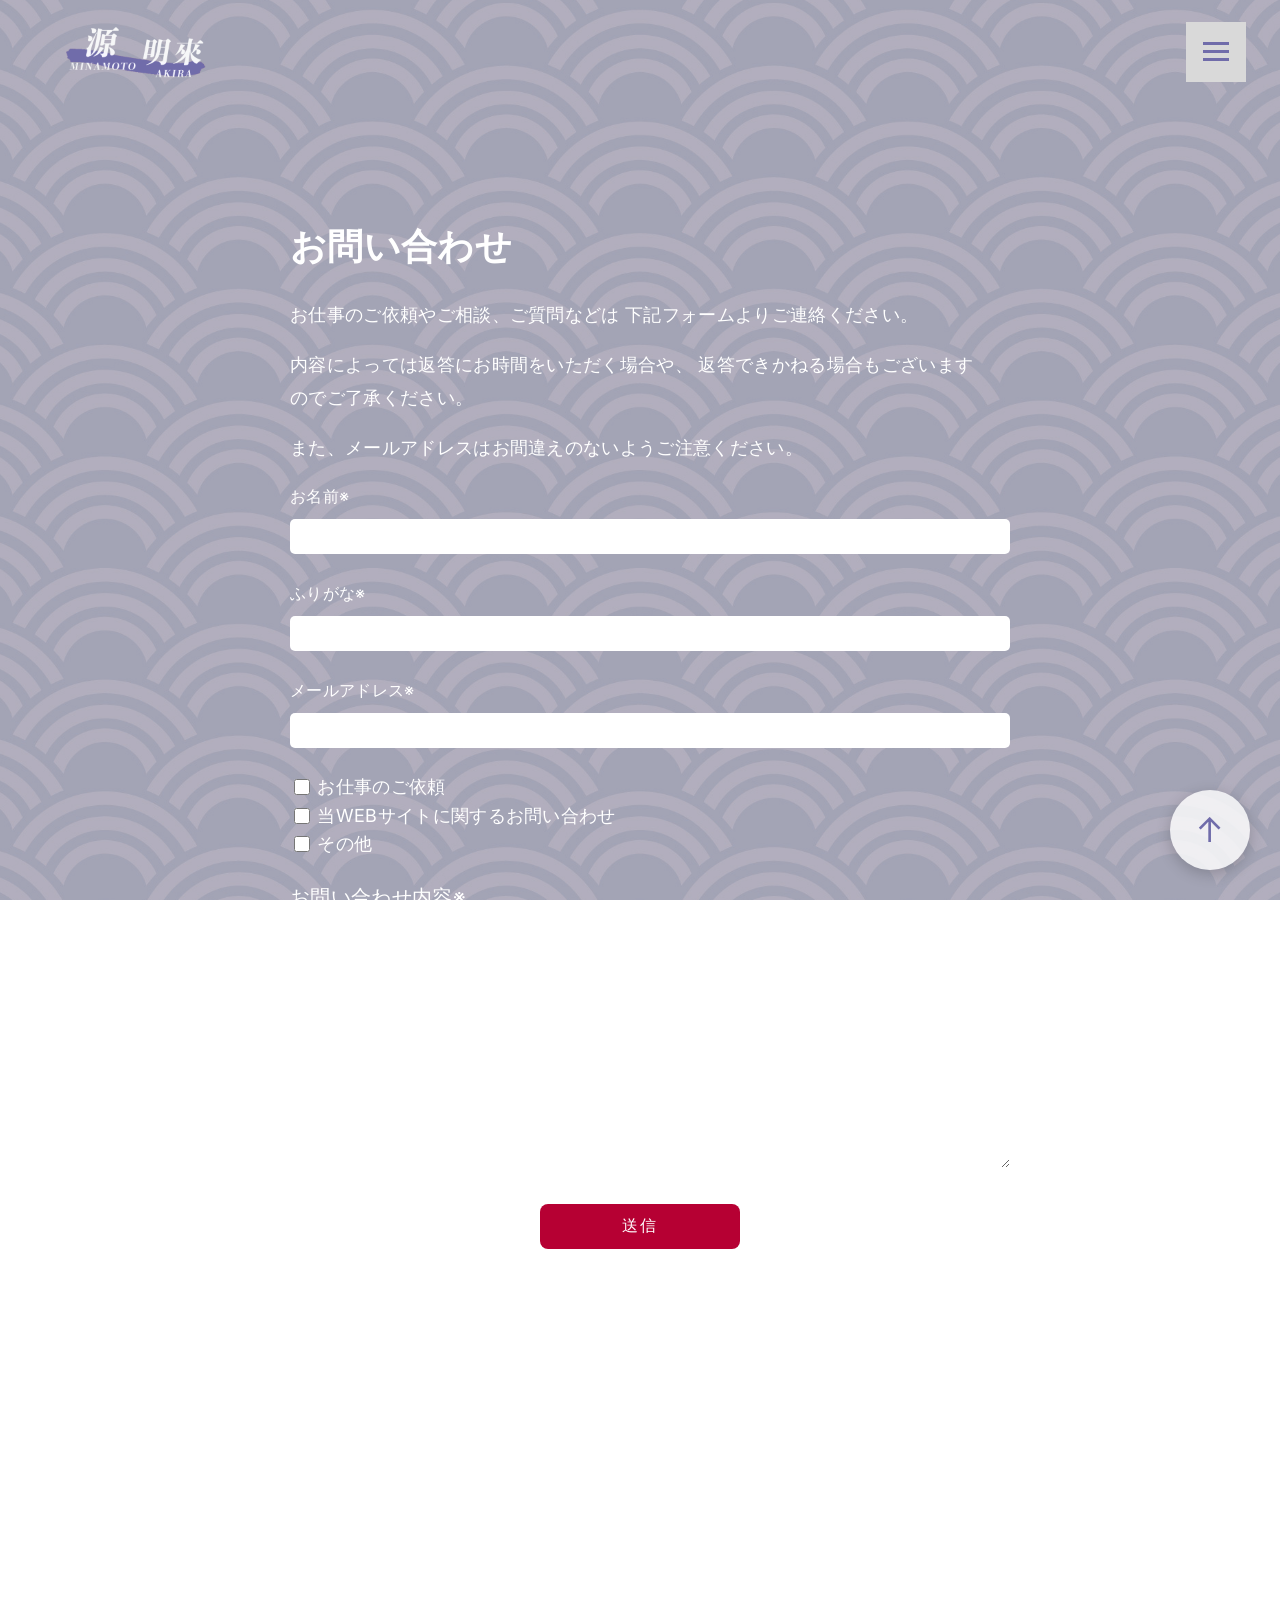
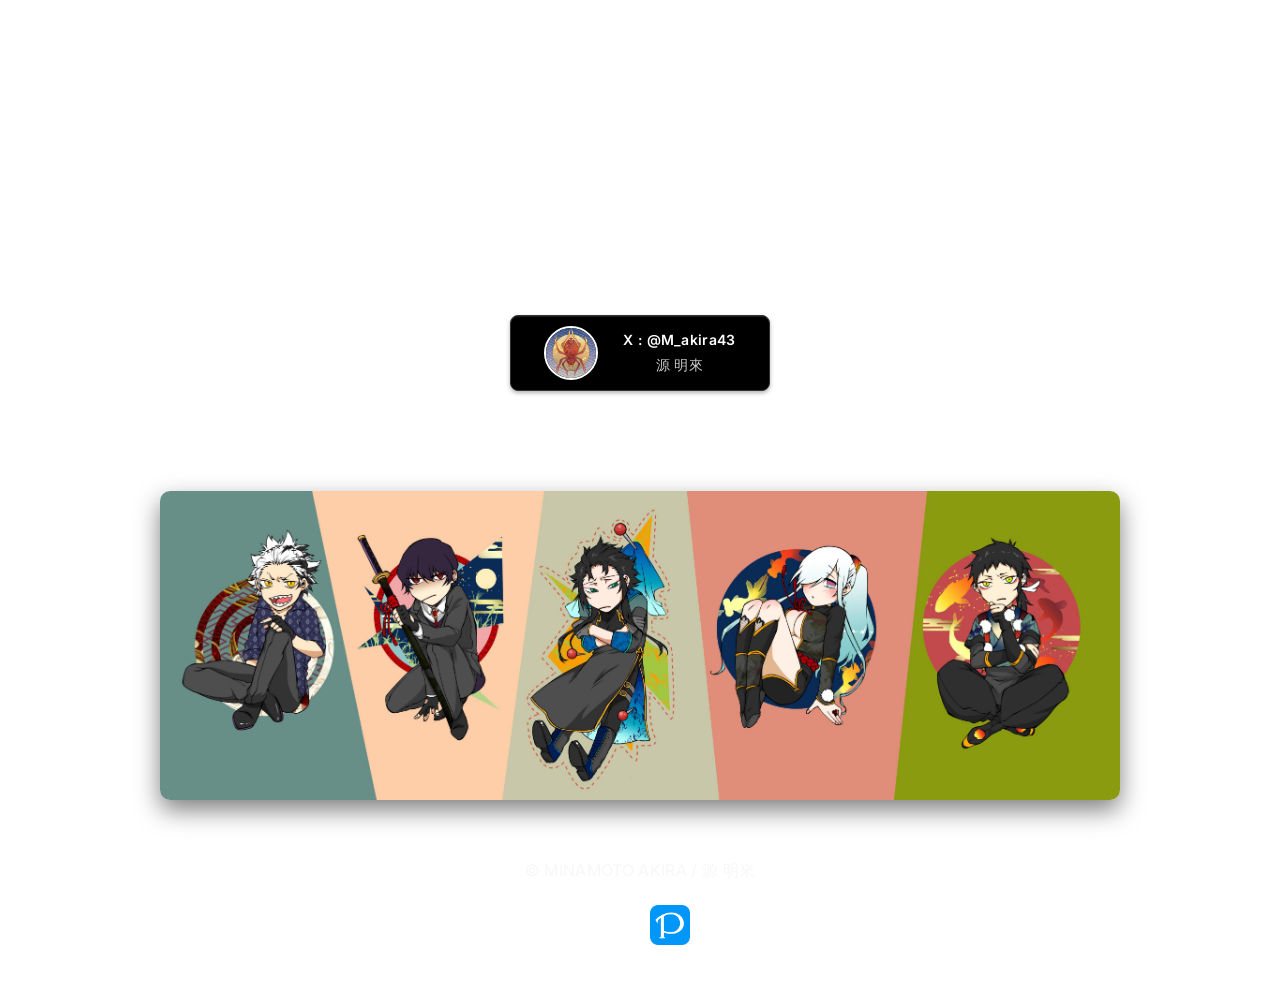
==== contact.html @ 85013692 "Add files via upload" ====
<!DOCTYPE html>
<html lang="ja">
<head>
    <meta charset="UTF-8">
    <title>MINAMOTO AKIRA|源明來・漫画家</title>
    <meta name="viewport" content="width=device-width, initial-scale=1">
    <link rel="icon" href="images/favicon.jpg">
    <link rel="stylesheet" href="css/style_arrangement.css">
    <link rel="stylesheet" href="css/contact.css">
    <link rel="preconnect" href="https://fonts.googleapis.com">
    <link rel="preconnect" href="https://fonts.gstatic.com" crossorigin>
    <link href="https://fonts.googleapis.com/css2?family=Inter:wght@300;400;500;600;700&display=swap" rel="stylesheet">
    <meta name="robots" content="noindex, nofollow">
</head>

<body>
    <!-- ヘッダー -->
    <header class="header" id="header">
      <div class="container">
          <h1 class="logo">
              <img src="images/logo.png" alt="源明來（漫画家）">
          </h1>
          <button class="hamburger" id="hamburger">
            <span></span>
            <span></span>
            <span></span>
          </button>
        <nav class="globalnav">
          <ul>
            <li><a href="index.html">ホーム</a></li>
            <li><a href="index.html#profile">プロフィール</a></li>
            <li><a href="works_arrangement.html">源明來の作品</a></li>
            <li><a href="fanletter.html">ファンレター</a></li>
            <li><a href="index.html#notice">お知らせ</a></li>
            <li><a href="goods.html">グッズ（企画中）</a></li>
            <li><a href="contact.html">お問い合わせ</a></li>
          </ul>
        </nav>
      </div>
    </header>
    <!-- ヘッダーここまで -->

    <!-- メイン -->
    <main class="contact-page">

      <!-- タイトル -->
      <h2 class="page-title">お問い合わせ</h2>

      <!-- 説明 -->
      <div class="contact-intro">
        <p>
          お仕事のご依頼やご相談、ご質問などは
          下記フォームよりご連絡ください。
        </p>

        <p>
          内容によっては返答にお時間をいただく場合や、
          返答できかねる場合もございますのでご了承ください。
        </p>
      
        <p>
          また、メールアドレスはお間違えのないようご注意ください。
        </p>
      </div>

      <!-- フォーム ※フォーム送信機能はバックエンド側で実装予定 -->
      <form class="contact-form" action="#" method="post">

      <div class="form-group">
        <label for="name">お名前※</label>
        <input type="text" id="name" name="name" required>
      </div>

      <div class="form-group">
        <label for="furigana">ふりがな※</label>
        <input type="text" id="furigana" name="furigana" required>
      </div>

      <div class="form-group">
        <label for="email">メールアドレス※</label>
        <input type="email" id="email" name="email" required>
      </div>

        <!-- チェックボックス -->
        <div class="checkbox-group">

          <div class="checkbox-item"> 
            <input type="checkbox" name="subject[]" value="お仕事のご依頼"> 
            <span>お仕事のご依頼</span> 
          </div>

          <div class="checkbox-item"> 
            <input type="checkbox" id="web" name="subject[]" value="WEBサイトに関するお問い合わせ"> 
            <span>当WEBサイトに関するお問い合わせ</span> 
          </div>

          <div class="checkbox-item"> 
            <input type="checkbox" id="other" name="subject[]" value="その他"> 
            <span>その他</span> 
          </div>
      
        </div>

        <div class="form-group">
          <label for="message">お問い合わせ内容※</label>
          <textarea id="message" name="message" rows="15" required></textarea>
        </div>

        <button type="button" class="submit-btn"onclick="alert('現在はXのDMよりお問い合わせください')">
          送信
        </button>

        <p class="contact-note">
          ※現在はXのDMよりお問い合わせをお願いいたします。
        </p>

      </form>
      <!-- ※フォーム送信機能はバックエンド側で実装予定 -->

      <!-- 区切り -->
      <div class="contact-divider"></div>

      <!-- 補足 -->
      <section class="contact-sub">

        <h3>DMでのお問い合わせについて</h3>

        <p class="dm-text">
          X（旧Twitter）のDMでも対応しております。<br>
          以下の項目をご記入のうえご連絡ください。
        </p>

        <ul class="required-list">
          <li>お名前</li>
          <li>ふりがな</li>
          <li>会社名</li>
          <li>メールアドレス</li>
          <li>お問い合わせ項目（お仕事のご依頼やご相談、ご質問、その他）</li>
          <li>お問い合わせ内容</li>
        </ul>

        <div class="sns-buttons">
          <a href="https://x.com/M_akira43" class="btn x" target="_blank" rel="noopener noreferrer">
            <img src="images/アイコン.jpg" alt="X">
            <div class="sns-text">
              <span class="main">X : @M_akira43</span>
              <span class="sub">源 明來</span>
            </div>
          </a>
        </div>
      </section>
    </main>

    <div class="fanart-gallery">
      <img src="images/illust10.jpg" alt="イラスト10">
    </div>

    <!-- フッター -->
    <footer id="footer">
      <p>&copy; MINAMOTO AKIRA / 源 明來</p>

      <!-- SNSアイコン -->
      <div class="footer-sns-icons">
        <a href="https://x.com/M_akira43" target="_blank" rel="noopener noreferrer">
          <img src="images/x-logo/logo-white.png" alt="X">
        </a>

        <a href="https://www.pixiv.net/users/96333804" target="_blank" rel="noopener noreferrer">
          <img src="images/pixiv_logo.png" alt="pixiv">
        </a>
      </div>
    </footer>
    <!-- フッターここまで -->

    <!-- 上へ戻るボタン -->
    <a href="#" class="back-to-top">↑</a>
  
    <!-- ハンバーガーメニュー -->
    <script>
      const hamburger = document.querySelector(".hamburger");
      const nav = document.querySelector(".globalnav");
      const body = document.body;
      const navLinks = document.querySelectorAll(".globalnav a");
    
      if (hamburger) {
        hamburger.addEventListener("click", () => {
          hamburger.classList.toggle("active");
          nav.classList.toggle("active");
          body.classList.toggle("menu-open");
        });
    
        /* メニューリンクを押したら閉じる */
        navLinks.forEach(link => {
          link.addEventListener("click", () => {
            hamburger.classList.remove("active");
            nav.classList.remove("active");
            body.classList.remove("menu-open");
          });
        });
      }
    </script>
</body>
</html>
---- css/style_arrangement.css ----
@charset "UTF-8";

/* =========================
   PC用
========================= */
@media screen and (max-width:1024px){
  .globalnav{
    display:none !important;
  }

  .globalnav.active{
    display:flex !important;
  }
}

/* ハンバーガー初期状態（PCでは非表示） */
.hamburger{
  display:none;
}

.menu-open{
  overflow:hidden;
}

html {
 font-size: 100%;
 scroll-behavior: smooth;
 width: 100%;
}

body {
  margin: 0;
  position: relative;
  z-index: 0;
  color:#F6F7F8;
  font-family: 'Inter', 'Noto Sans JP', sans-serif;
  font-weight: 400;
  line-height: 1.8;
  letter-spacing: 0.02em;
  overflow-x: hidden;
}

#profile {
  margin: 0 auto;
  padding-top: 40px;
}

section {
  padding: 80px 0;
}

img{
  max-width:100%;
  height:auto;
  }

/* サイト全体のリンク色を統一 */
a {
  color: inherit;
  text-decoration: none;
}

a:hover {
  opacity: 0.7;
}

/* 背景1（75% = 0.75） */
body::before {
  content: "";
  position: fixed;
  inset: 0;
  background: url("../images/背景1.jpg") center / cover no-repeat;
  opacity: 0.75;
  z-index: -2;
}

/* 背景2（45% = 0.45） */
body::after {
  content: "";
  position: fixed;
  inset: 0;
  background: url("../images/背景2.jpg") center / 180% no-repeat;
  opacity: 0.45;
  z-index: -1;
}

/* ヘッダー全体 */
.header .container {
  display: flex;
  align-items: center;
  justify-content: center; /* ← 中央配置 */
  gap: 40px; /* ロゴとメニューの間 */
  margin: 10px;
  padding: 0 20px;
}

.container {
  display: flex;
  align-items: center;
  gap: 40px;
  margin: 0 auto;
}

/* ロゴ */
.logo img {
  max-height: 70px;   /* 高さの上限 */
  height: 60px;       /* 歪み防止 */
  width: auto;        /* 比率維持 */
  display: block;
}

/* メニュー横並び */
.globalnav ul {
  font-size: 18px;
  display: flex;
  gap: 24px;   /* メニュー間の余白 */
  list-style: none;
  margin: 0;
  padding: 0;
}

.globalnav{
  display:flex;
  opacity:1;
}

.globalnav a {
  text-decoration: none;
  color: #F6F7F8;
}

#mainvisual {
  position: relative;
  width: 100%;
  padding-top: 33.33%; /* 500 ÷ 1500 */
  margin-top: 20px;
}

#mainvisual img {
  position: absolute;
  top: 0;
  left: 0;
  width: 100%;
  height: 100%;
  object-fit: cover;
}

/* プロフィール */
.name-row {
  display: flex;
  align-items: center;
  gap: 30px;
}

/* 名前＋ふりがなを縦に */
.name-group {
  display: flex;
  flex-direction: column;
  align-items: center; /* ← 中央揃え！！ */
}

/* 名前 */
.profile-content h3 {
  font-size: 32px;
  margin: 0;
  border-bottom: 2px solid #F6F7F8;
  display: inline-block;
}

/* 読み仮名 */
.profile-content .kana {
  display: block;
  font-size: 16px;
  color: #F6F7F8;
  margin-top: 0;
  margin-bottom: 10px;
}

.section-title,
.profile-content {
  max-width: 1000px;
  margin: 0 auto;
  padding: 0 20px;
}

/* 文章エリア */
.profile-content .text {
  font-size: 20px;
  line-height: 1.9;
  max-width: 100%;
}

.profile-content p {
  margin-bottom: 18px;
  white-space: nowrap;
}

.section-title {
  font-size: 46px;
}

/* プロフィールの画像エリア */
.imgbox img {
  width: 140px;
  height: 140px;
  object-fit: cover;
  border-radius: 50%;
  border: 3px solid #fff;
  box-shadow: 0 6px 20px rgba(0,0,0,0.15);
}

.name-row {
  display: flex;
  align-items: center; 
  gap: 30px;
}

/* SNSアイコン横並び */
.sns-icons {
  margin-top: 20px;
  display: flex;
  gap: 20px;
}

/* アイコン小さく */
.sns-icons img {
  width: 40px;
  height: 40px;
  object-fit: contain;
  transition: transform 0.3s ease;
}

/* ホバーで少し拡大 */
.sns-icons img:hover {
  transform: scale(1.1);
}
/* プロフィールここまで */

/* -----------------
     源明來の作品
----------------- */

#work {
  text-align: center;
  margin: 0 auto;
}

#work h2 {
  font-size: 40px;
}

/* タイトル下線 */
#work h2 a {
  position: relative;
}

#work h2 a::after {
  content: "";
  position: absolute;
  left: 0;
  bottom: -6px;
  width: 100%;
  height: 3px;
  background: #F6F7F8;
}

/* 作品グリッド */
#work ul {
  list-style: none;
  padding: 0 40px;
  margin: 40px auto 0;
  max-width: 1500px;   /* フルスクリーン対応 */
  display: grid;
  grid-template-columns: repeat(4, 1fr);
  gap: 30px;
}

/* 画像 */
#work li img {
  width: 100%;
  height: auto;
  display: block;
  border-radius: 12px;
  border: 3px solid #fff;
  box-shadow: 0 6px 18px rgba(0,0,0,0.15);
  transition: transform 0.3s ease;
}

/* ホバーアニメーション */
#work li img:hover {
  transform: scale(1.05);
}
/* 作品ここまで */

/* お知らせ */
.notice-banner {
  position: relative;
  width: 100%;
  padding-top: 33.33%; /* ← mainvisualと同じ比率 */
}

.notice-banner img {
  position: absolute;
  top: 0;
  left: 0;

  width: 100%;
  height: 100%;
  object-fit: cover;

  display: block;
}

/* お知らせ ここまで */

/* ファンレターを送る */
.fanletter-button {
  display: flex;
  align-items: center;

  gap: 30px;

  background: #FFFFFF;
  color: #000000;
  text-decoration: none;

  width: 800px;
  height: 167px;

  padding: 0 40px 0 0;
  border-radius: 20px;

  border: 4px solid #F6F7F8;

  margin: 40px auto;
  box-sizing: border-box;
  overflow: hidden;  /* ← 角丸を綺麗にする */

  transition: transform 0.25s ease, box-shadow 0.25s ease;
  position: relative;
}

#fanletter {
  margin-bottom: 50px;
}

/* 左のアイコン */
.fanletter-button img {
  width: 167px;
  height: 167px;
  object-fit: cover;
  border-radius: 20px 0 0 20px;
}

/* ホバーで少し浮く */
.fanletter-button:hover {
  transform: translateY(-5px);
  box-shadow: 0 10px 25px rgba(0,0,0,0.25);
}

.fanletter-button::after{
  content:"";
  position:absolute;
  inset:0;
  background:linear-gradient(
    120deg,
    transparent 30%,
    rgba(255,255,255,0.4),
    transparent 70%
  );
  opacity:0;
  transition:0.4s;
}

.fanletter-button:hover::after{
  opacity:1;
}

/* テキスト */
.fanletter-title {
  font-size: 24px;
  margin-bottom: 6px;
}

.fanletter-text p {
  margin-top: 0;
}

.sub-text {
  font-size: 18px;
  color: rgba(0, 0, 0, 0.55);
}

.cta-text {
  font-weight: 700;
  color: #000;
  display: inline-block;
  margin-top: 6px;
}
/* ファンレターここまで */

/* お問い合わせ */
#contact {
  width: 100%;
  display: flex;
  align-items: center;
  justify-content: center;   /* ← 中央配置 */

  gap: 60px;                 /* 文字と画像の間隔 */

  padding: 120px 120px;
  box-sizing: border-box;

  background-color: #ffffff;
  color:#000;
}

#contact .contact-title {
  font-size: 50px;
  margin-bottom: 20px;
  height: 100px;
  line-height: 100px;
}

#contact .contact-text {
  max-width: 420px;
  width: 100%;
  text-align: left;
  padding-left: 0px;
  margin: 0;
}

#contact .img {
  text-align: center;
}

#contact .img img {
  max-width: 420px;
  width: 100%;
  height: auto;
}

.contact-title {
  margin-bottom: 20px;
}

.contact-text p {
  margin-bottom: 30px;
  font-size: 26px;
  color: rgba(0, 0, 0, 0.55);
}

/* ボタン横並び */
.contact-buttons {
  display: flex;
  gap: 12px;
  margin-top: 30px;
}

/* ボタン共通 */
.contact-btn {
  display: flex;
  justify-content: center;
  align-items: center;

  width: 128px;      /* ← 横幅 */
  height: 47px;      /* ← 高さ */
  border-radius: 15px;

  font-size: 18px;
  text-decoration: none;
}

/* XのDM */
.contact-btn.x-btn {
  background: #000000;
  color: #ffffff;
  font-size: 18px;
}

/* お問い合わせ */
.contact-btn.secondary {
  background: #ffffff;
  color: #000000;
  border: 2px solid #000000;
}
/* お問い合わせ ここまで */

/* フッター */
#footer {
  text-align: center;
  padding: 40px 0;
  margin: 0 auto;
}

/* SNSアイコン横並び中央 */
.footer-sns-icons {
  display: flex;
  justify-content: center;  /* ← 中央 */
  gap: 20px;
  margin-top: 20px;
}

/* アイコンサイズ調整 */
.footer-sns-icons img {
  width: 40px;
  height: auto;
}

/* 上に戻るボタン */
.back-to-top {
  position: fixed;
  right: 30px;
  bottom: 30px;

  width: 80px;
  height: 80px;
  border-radius: 50%;

  box-shadow: 0 4px 15px rgba(0,0,0,0.20);
  background: rgba(255, 255, 255, 0.8);
  color: #706CAA;
  text-decoration: none;

  display: flex;
  justify-content: center;
  align-items: center;

  font-size: 34px;
  transition: 0.3s;
  z-index: 1000;
}

.back-to-top:hover {
  transform: translateY(-5px);
  box-shadow: 0 8px 20px rgba(0,0,0,0.2);
}
/* フッター ここまで */

/* =========================
   PC用ここまで
========================= */

/* =========================
   タブレット（〜1400px）
========================= */

@media screen and (max-width:1400px){
  .header .container{
    padding:0 24px;
  }

  .container {
    max-width:1500px;
    margin:0 auto;
    padding:0 40px;
  }

  /* ロゴ */
  .logo{
    margin:0;
    padding:12px 0;
  }

  /* プロフィール */
  .section-title {
    font-size: 40px;
    margin: 0 auto;
    padding: 0 5%;
  }
  
  .profile-content {
    display: block;
    padding: 0 5%;
  }

  .profile-content p {
    white-space: normal;     /* ← 改行OKに戻す */
    overflow: visible;
    text-overflow: clip;
  }

  .imgbox {
    flex: 0 0 auto;
    box-sizing: border-box;
  }

  .imgbox img {
    width: 100px;
    height: 100px;
  }

  /* SNSと作品の間（空間） */
  #profile.wrapper {
    padding-bottom: 20px;
  }
  /* プロフィールここまで */

  /* 作品 */
  #work li {
    padding: 0;
  }

  #work li img {
    display: block;
    box-sizing: border-box;

    width: 85%;
    height: auto;
    margin: 0 auto;  /* ← 中央配置 */

    border-radius: 12px;
    border: 3px solid #fff;
  }

  #work ul {
    grid-template-columns: repeat(2, 1fr);
    row-gap: 32px;
    column-gap: 10px;  /* ← 横の空間を調整 */
  }

  /* SNSと作品の間（空間） */
  #work.wrapper {
    padding-top: 20px;
    padding-bottom: 20px;
  }
  /* 作品ここまで */

  /* ファンレター */
  .fanletter-button {
    width: 100%;
    max-width: 700px;   /* ← 横幅を制限 */

    min-height: 150px;

    display: flex;
    align-items: center;
    gap: 40px;

    margin: 20px auto;   /* ← 中央配置 */
    padding: 0 10px 0 0;

    box-sizing: border-box;
  }

  .fanletter-button img {
    width: 150px;
    height: 160px;
    object-fit: cover;
  }

  .fanletter-title{
    font-size:20px;
  }

  .sub-text{
    font-size:16px;
  }
  /* ファンレターここまで */

  /* お問い合わせ */
  #contact {
    max-width: 1500px;
    margin: 0 auto;
    gap: 40px;
    padding:80px 40px;
    box-sizing: border-box;
  }

  #contact .contact-title {
    font-size: 44px;
    height: auto;
    line-height: 1.4;
  }

  .contact-text p {
    font-size: 20px;
  }

  #contact .img img {
    max-width: 320px;
  }
  /* お問い合わせここまで */

  /* =========================
    ハンバーガーメニュー
  ========================= */

  /* ハンバーガー */
  .hamburger{
    display:flex;
    justify-content:center;
    align-items:center;

    width:60px;      /* ← 背景サイズを大きく */
    height:60px;     /* ← 正方形 */

    position:relative;
    border:none;
    background:#D9D9D9;

    cursor:pointer;
    z-index:3000;
  }

  .hamburger span{
    position:absolute;
    left:50%;
    transform:translateX(-50%);
    width:26px;
    height:3px;
    background:#706CAA;
  }

  .hamburger span:nth-child(1){
    top:20px;
  }

  .hamburger span:nth-child(2){
    top:28px;
  }

  .hamburger span:nth-child(3){
    top:36px;
  }

  /* ハンバーガー → × */
  .hamburger.active span:nth-child(1){
    transform:translateX(-50%) rotate(45deg);
    top:28px;
  }

  .hamburger.active span:nth-child(2){
    opacity:0;
  }

  .hamburger.active span:nth-child(3){
    transform:translateX(-50%) rotate(-45deg);
    top:28px;
  }

  .globalnav{
    align-items:center;
    justify-content:center;

    position:fixed;
    top:-100%;
    left:0;
    width:100%;
    height:100vh;
  
    display:none; /* PCメニューを消す */

    transition: top 0.5s ease;
    z-index:2500;
  }

  .globalnav ul{
    flex-direction:column;
    gap:40px;
    align-items:center;
    padding:0;
  }

  .globalnav.active{
    top:0;
    display:flex;

    backdrop-filter: blur(3px);
    background: rgba(0,0,0,0.25); 
  }

  .globalnav ul li a{
    font-size: 26px;
    letter-spacing: 0.08em;
    transition:0.3s;
  }

  .globalnav ul li a:hover{
    opacity:0.6;
  }

  .globalnav ul li{
    opacity:0;
    transform:translateY(20px);
    transition:0.4s;
  }
  
  .globalnav.active ul li{
    opacity:1;
    transform:translateY(0);
  }

  /* ロゴ */
  .logo img{
    display:block;
  }

  .logo{
    margin-right:auto;
  }

  /* ハンバーガーメニュー（開いた時の背景） */
  /* 背景1 */
  .globalnav.active::before{
    content:"";
    position:absolute;
    inset:0;
    background:url("../images/背景1.jpg") center / cover no-repeat;
    opacity:1;
    z-index:-2;
  }

  /* 背景2 */
  .globalnav.active::after{
    content:"";
    position:absolute;
    inset:0;
    background:url("../images/背景2.jpg") center / 180% no-repeat;
    opacity:0.7;
    z-index:-1;
  }

}
/* ハンバーガーメニューここまで */

/* =========================
   タブレット用ここまで
========================= */

/* =========================
   スマホ用（〜665px）
========================= */
@media screen and (max-width:665px){

  section{
    padding:60px 0;
  }

  .container{
    padding:0 20px;
  }

  /* メインビジュアル高さ */
  #mainvisual{
    padding-top:55%;
  }

  /* -----------------
   プロフィール
  ----------------- */
  .profile-content{
    display: block; /* ← 縦にする */
    align-items: center;
    gap: 15px;
    position: static;
  }

   /* 名前と画像を横並びにする箱 */
  .name-row{
    display: flex;
    align-items: center;
    gap: 10px;
  }

  /* 画像 */
  .imgbox{
    position: static;
    top:25px;
    right:25px;
    flex-shrink: 0;
  }

  .imgbox img{
    width: 80px;
    height: 80px;
    border-radius:50%;
    border: 2px solid #fff;
  }

  .name-row {
    gap: 20px;
  }

  /* 名前エリア */
  .profile-content h3 {
    font-size: 20px;
    margin: 0;
  }

  .profile-content .kana{
    display: block;
    font-size: 12px;
    margin-top: 0;
    margin-bottom: 10px;
  }

  /* プロフィール文章 */
  .profile-text {
    display: flex;
    flex-direction: column;
    font-size: 14px;
  }

  /* SNS */
  .sns-icons{
    width: 80px;
    height: 80px;
    display:flex;
    justify-content:left;
    margin-top:10px;
  }

  /* SNSと作品の間（空間） */
  #profile.wrapper {
    padding-bottom: 10px;
  }
  /* プロフィールここまで */

  /* -----------------
     作品
  ----------------- */

  #work h2{
    font-size:28px;
  }

  #work ul{
    grid-template-columns:repeat(2, 1fr);
    margin: 10px;
    row-gap: 32px;
    column-gap:5px;  /* ← 横の空間を調整 */
  }

  #work li img{
    width:90%;
  }

  /* SNSと作品の間（空間） */
  #work.wrapper {
    padding-top: 10px;
    padding-bottom: 30px;
  }

  /* 作品ここまで */

  /* 作品とお知らせの間（空間） */
  #notice.wrapper {
    padding-top: 10px;
    padding-bottom: 10px;
  }

  /* -----------------
   ファンレター
  ----------------- */
  .fanletter-button{
    display:flex;
    align-items:center;

    width:350px;
    height:150px;

    gap:10px;
    transition: all 0.25s ease;
    cursor:pointer;
    position:relative;

    border-radius:20px;
  }

  .fanletter-button:hover {
    transform: translateY(-6px) scale(1.02);
    box-shadow: 0 12px 28px rgba(0,0,0,0.25);
  }

  .fanletter-button:active {
    transform: scale(0.97);
  }

  .fanletter-button::after{
    content:"";
    position:absolute;
    inset:0;
    background:linear-gradient(
      120deg,
      transparent 30%,
      rgba(255,255,255,0.4),
      transparent 70%
    );
    opacity:0;
    transition:0.4s;
  }
  
  .fanletter-button:hover::after{
    opacity:1;
  }

  .fanletter-button img {
    width: 115px;
    height: 145px;
    object-fit: cover;
  }

  .fanletter-text{
    line-height:1.3;
    flex:1;
  }

  /* タイトル */
  .fanletter-title{
    font-size:14px;
    margin-bottom:4px;
    line-height:1.4;
  }

  /* 説明文 */
  .sub-text{
    font-size:11px;
    line-height:1.4;
    word-break: break-word; 
  }

  /* ▶ファンレターを送る */
  .cta-text{
    font-size:13px;
    font-weight:600;
  }

  /* ファンレターここまで */

  /* -----------------
     お問い合わせ
  ----------------- */
  #contact{
    display:flex;
    align-items:center;
    justify-content:center;
    gap:20px;
    padding:50px 20px;
  }
  
  #contact .contact-title{
    font-size:24px;
    align-items: center;
    text-align: center;
  }

  #contact .contact-text{
    display: inline-block;
  }
  
  #contact .contact-title{
    display: block;
    text-align: left; /* ← 揃えるなら左が綺麗 */
  }
  
  .contact-text p{
    font-size:15px;
    white-space: nowrap;
  }
  
  .contact-btn{
    width:65px;
    height:30px;
    border-radius:8px;
    padding:0 6px;
  }

  /* XのDM */
  .contact-btn.x-btn {
    font-size: 14px;
  }

  /* お問い合わせ */
  .contact-btn.secondary {
    font-size: 10px;
    font-weight: 500;
  }
  
  #contact .img img{
    max-width:250px;
    width:100%;
  }
  /* お問い合わせここまで */

  /* フッター */
  #footer {
    text-align: center;
    padding: 40px 0;
    margin: 0 auto;
    font-size: 12px;
  }

  /* SNSアイコン横並び中央 */
  .footer-sns-icons {
    display: flex;
    justify-content: center;
    gap: 16px;
    margin-top: 20px;
  }

  /* アイコンサイズ */
  .footer-sns-icons img {
    width: 28px;
    height: auto;
  }
  /* フッター ここまで */

  /* -----------------
     上に戻るボタン
  ----------------- */

  .back-to-top{
    width:45px;
    height:45px;
    font-size:25px;
    right:20px;
    bottom:20px;
  }
}

/* =========================
   スマホ用ここまで
========================= */

/* =========================
   スマホ横向き（高さが低い）
========================= */
@media screen and (max-height:430px){

  .globalnav ul{
    gap:16px;
  }

  .globalnav ul li a{
    font-size:18px;
  }

  .fanletter-button{
    width: 350px;
    height: 100px; 
    padding: 5px 10px 5px 0;
    gap: 15px;
    overflow: hidden;
  }

  .fanletter-button img {
    width: 115px;
    height: 145px;
    object-fit: cover;
    object-position: center;
  }

  .fanletter-text{
    line-height:1.5;
  }

  .fanletter-title{
    font-size:13px;
  }

  .sub-text{
    font-size:12px;
  }

  .cta-text{
    font-size:13px;
  }

}
---- css/contact.css ----
@charset "UTF-8";

/* =========================
   PC用
========================= */
/* 全体 */
.contact-page{
  max-width: 700px;
  margin-top: 120px;
  margin-bottom: 20px;
  margin-left: auto;
  margin-right: auto;
  padding: 0 20px;
  color: #fff;
}

/* お問い合わせ */
.page-title{
  font-size: 36px;
  text-align: left;
  margin-bottom: 20px;
}

/* お仕事のご依頼や…（説明） */
.contact-intro{
  font-size: 18px;
  text-align: left;
}

.form-group{
  margin-bottom: 25px;
}

.form-group label{
  display: block;
  margin-bottom: 8px;
}

.form-group input,
.form-group textarea{
  width: 100%;
  padding: 10px;
  border-radius: 5px;
  border: none;
}

/* （＝お問い合わせ内容）だけ上に余白 */
.form-group:last-of-type{
  font-size: 20px;
  margin-top: 20px;
}

.submit-btn{
  display: block;
  width: 200px;
  margin: 20px auto 0;    /* ← 中央寄せ */
  padding: 12px;
  background: #b60033;
  color: #fff;
  border: none;
  border-radius: 8px;
  transition: 0.3s;
  text-align: center;
  letter-spacing: 0.1em; /* 文字間 */
  font-size: 16px;
  cursor: not-allowed;  /* 禁止カーソル */
}

.submit-btn:hover{
  opacity: 1;
  transform: translateY(-2px);
}

/* =========================
   チェックボックス
========================= */
.checkbox-item label{
  display: flex;
  align-items: center;
  gap: 10px;
  pointer-events: none; /* ← これでテキストはクリック不可 */
}

.checkbox-item input{
  width: 16px;
  height: 16px;
  position: center;
  margin-top: 0px;
  flex-shrink: 0;
  transform: translateY(2px); /* ← 微調整 */
}

/* テキスト側 */
.checkbox-item span{
  font-size: 18px;
  line-height: 1;
  margin-top: 0px;
  display: inline-block;
  max-width: 100%;
}

/* =========================
   フォーカス時（入力中）
========================= */
.form-group input:focus,
.form-group textarea:focus{
  outline: 2px solid #b60033;
}

/* =========================
   ※現在はXのDMよりお問い合…
========================= */
.contact-note{
  text-align: center;
  margin-top: 10px;
  font-size: 18px;
  opacity: 0.8;
  font-weight: 600;
}

/* =========================
   SNSボタン共通
========================= */
.btn {
  display: flex;
  align-items: center;
  width: 260px;            /* ボタン幅統一 */
  padding: 10px 18px;
  box-sizing: border-box;
  border-radius: 8px;
  font-weight: 600;
  text-decoration: none;
}

.sns-section {
  display: flex;
  flex-direction: column;       /* 縦並び */
  align-items: center;          /* 横中央に揃える */
  text-align: center;           /* テキスト中央寄せ */
  margin-top: 40px;
}

/* 文字部分 */
.sns-text {
  display: flex;
  flex-direction: column;   /* 縦2行に */
  justify-content: center;  /* 縦中央 */
  align-items: center;      /* 横中央 */
  text-align: center;
  flex: unset;   /* アイコンの横幅以外すべて文字に */
}

/* =========================
   Xボタン
========================= */
.btn.x {
  display: flex;
  justify-content: center;
  gap: 25px;
  align-items: center;
  background: #000;
  color: #fff;
  border: 1px solid #333;
  box-shadow: 0 2px 4px rgba(0,0,0,0.3),
              inset 0 1px 0 rgba(255,255,255,0.1);
}

.btn.x:hover {
  background: #111;
  transform: translateY(-2px);
  opacity: 0.8;
}

/* Xボタン内のメイン文字 */
.btn.x .sns-text .main {
  font-size: 14px;
  line-height: 1.2;
  font-weight: 600;
  margin-bottom: 8px;   /* 下に空間を作る */
}

/* Xボタン内のサブ文字 */
.btn.x .sns-text .sub {
  font-size: 14px;
  opacity: 0.8;
  line-height: 1.2;
  font-weight: 500;
}

.btn.x img {
  width: 50px;
  height: 50px;
  border-radius: 50%;
  border: 2px solid #fff;
  box-shadow: 0 2px 4px rgba(0,0,0,0.2);
}

/* SNSボタン配置 */
.sns-buttons {
  display: flex;
  justify-content: center;
  gap: 20px;
  margin-top: 100px;
}

.btn:hover img {
  transform: scale(1.1);
  transition: transform 0.2s ease;
}

/* =========================
   DMでのお問い合わせについて
========================= */
.contact-sub h3{
  font-size: 36px;
  margin-bottom: 10px;
}

/* =========================
   X（旧Twitter）のDMでも…
========================= */
.dm-text{
  font-size: 20px;
  line-height: 1.8;
  margin-bottom: 20px;
}

/* =========================
   お名前、ふりがな…（項目など）
========================= */
.required-list{
  font-size: 18px;     /* ← サイズ調整 */
  padding-left: 20px;     /* ← ズレ解消（超重要） */
}

.required-list li{
  margin-bottom: 8px;
  line-height: 1.6;
}

/* X（Twitter）やpixiv… */
.DM-text {
  font-size: 20px;
  font-weight: bold;
}

/* =========================
   イラスト10
========================= */
.fanart-gallery {
  max-width: 1000px; /* 希望のサイズ */
  margin: 0 auto;    /* 左右中央寄せ（重要） */
  padding: 0 20px;   /* スマホ時の左右余白 */
  box-sizing: border-box;
}

.fanart-gallery img {
  width: 100%;
  height: auto;
  display: block;
  border-radius: 10px;
  
  /* 影をつける設定 */
  /* 横に0, 縦に10px, ぼかし25px, 影の色（黒の透明度50%） */
  box-shadow: 0 10px 25px rgba(0, 0, 0, 0.5); 
}

/* =========================
   タブレット（1024px以下）
========================= */
@media screen and (max-width: 1024px){

  .contact-page{
    margin-top: 100px;
    padding: 0 30px;
  }

  .page-title{
    font-size: 30px;
  }

  .contact-intro{
    font-size: 16px;
    line-height: 1.8;     /* ← 行間を広げる */
    max-width: none;   /* ← 消す */
    margin: 0;         /* ← 左揃えに */
  }

  .form-group input,
  .form-group textarea{
    box-sizing: border-box;
  }

  .form-group:last-of-type{
    font-size: 18px;
  }

  .submit-btn{
    width: 180px;
    font-size: 15px;
  }

  /* チェックボックス */
  .checkbox-item span{
    font-size: 16px;
  }

  /* =========================
   ※現在はXのDMよりお問い合…
  ========================= */
  .contact-note{
    font-size: 12px;
    line-height: 1.8;
    word-break: break-word;
  }

  /* SNS */
  .sns-buttons{
    flex-direction: column;   /* 横→縦に */
    align-items: center;
    gap: 15px;
    margin-top: 60px;
  }

  .btn{
    width: 240px;
  }

  .btn.x img{
    width: 45px;
    height: 45px;
  }

  /* テキスト */
  .contact-sub h3{
    font-size: 28px;
  }

  .dm-text{
    font-size: 18px;
  }

  .required-list{
    font-size: 16px;
  }

  .DM-text{
    font-size: 18px;
  }

  /* 画像 */
  .fanart-gallery{
    box-sizing: border-box;
  }

}

/* =========================
   スマホ（768px以下）
========================= */
@media screen and (max-width: 768px){

  .contact-page{
    margin-top: 80px;
    padding: 0 20px;
  }

  .page-title{
    font-size: 24px;
  }

  .contact-intro{
    font-size: 15px;
    text-align: left;
  }

  .form-group{
    margin-bottom: 20px;
  }

  .form-group input,
  .form-group textarea{
    padding: 12px;
    font-size: 16px; /* ← 重要（ズーム防止） */
    box-sizing: border-box;
  }

  .form-group:last-of-type{
    font-size: 16px;
  }

  .submit-btn{
    font-size: 15px;
  }

  /* チェックボックス */
  .checkbox-item label{
    align-items: center;
  }

  .checkbox-item span{
    font-size: 15px;
    line-height: 1.5;
    margin-top: 0;
  }

  /* SNS */
  .sns-buttons{
    flex-direction: column;
    gap: 15px;
    margin-top: 50px;
  }

  .btn{
    width: 100%;
    max-width: 300px;
  }

  .btn.x{
    gap: 15px;
  }

  .btn.x img{
    width: 40px;
    height: 40px;
  }

  .btn.x .sns-text .main{
    font-size: 13px;
    margin-bottom: 5px;
  }

  .btn.x .sns-text .sub{
    font-size: 12px;
  }

  /* テキスト */
  .contact-sub h3{
    font-size: 22px;
  }

  .dm-text{
    font-size: 16px;
  }

  .required-list{
    font-size: 14px;
  }

  .DM-text{
    font-size: 16px;
  }

  /* 画像 */
  .fanart-gallery{
    padding: 0 15px;
    box-sizing: border-box;
  }
}
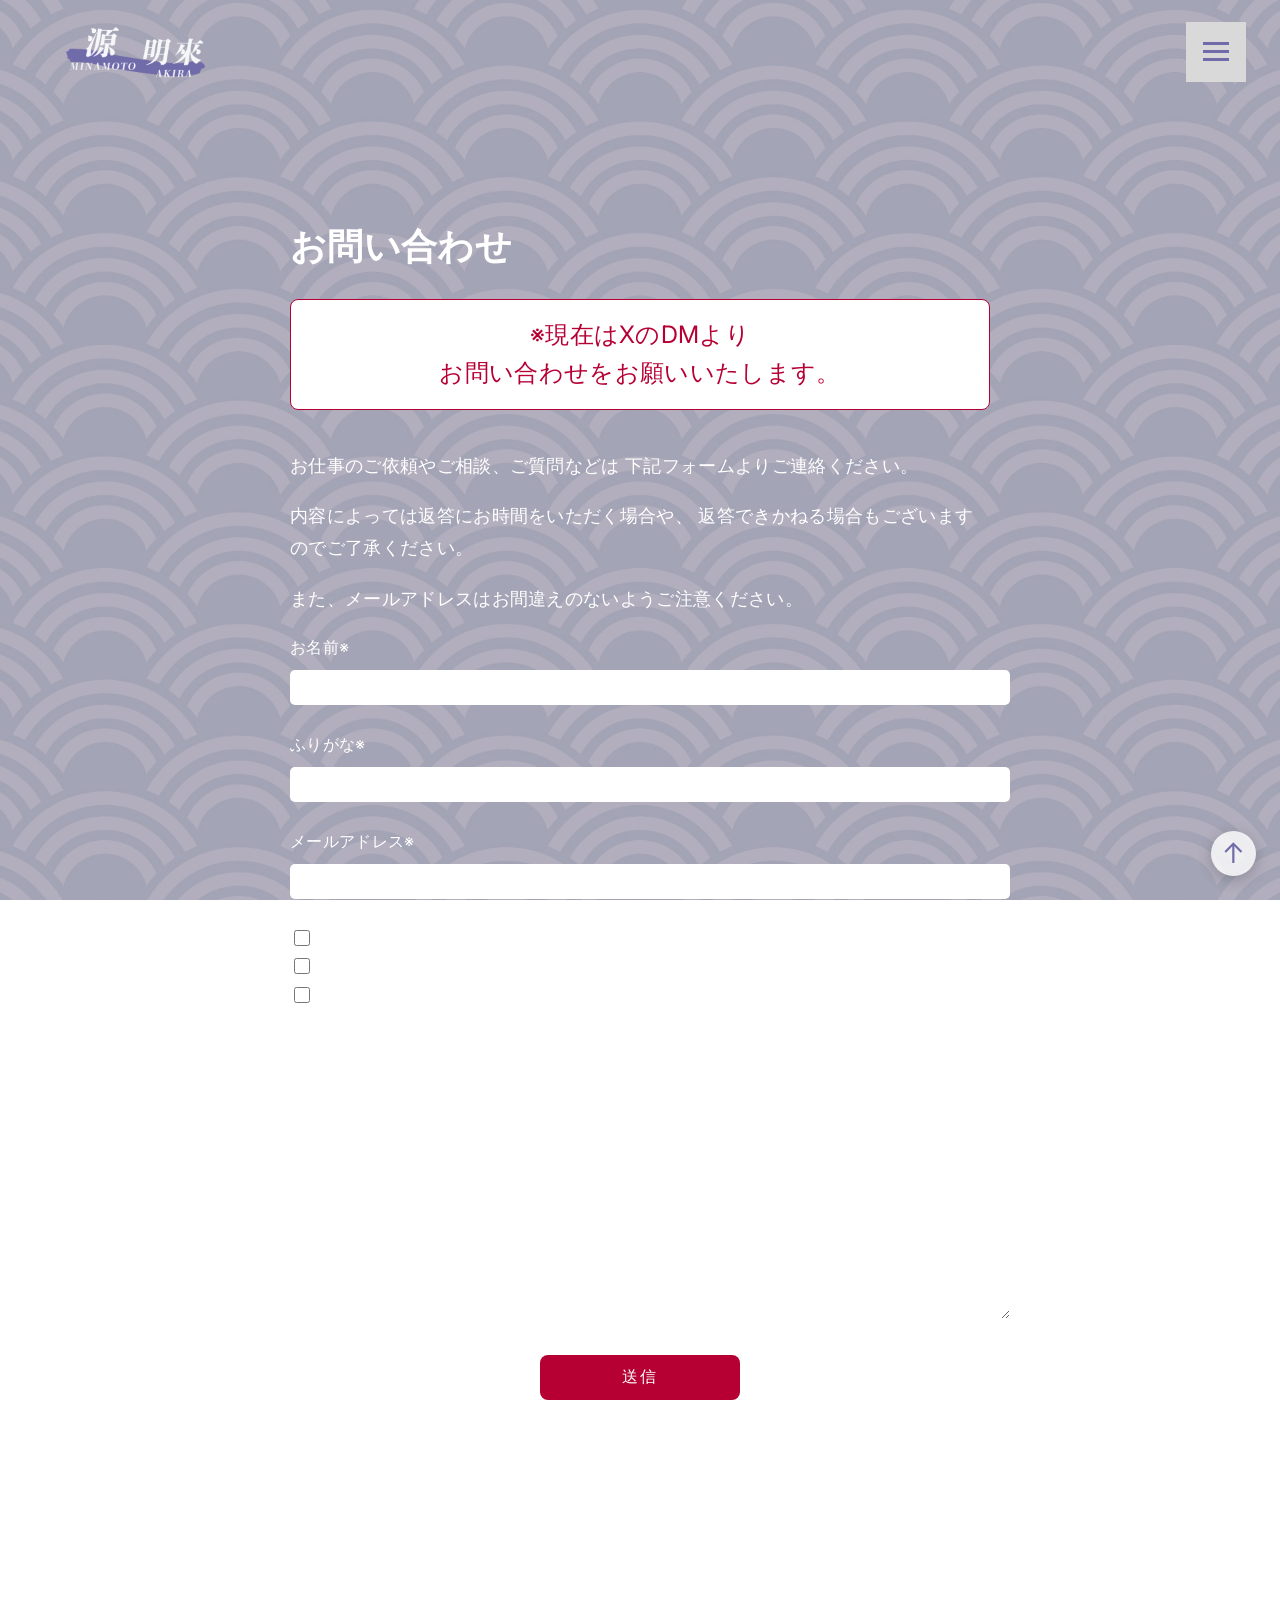
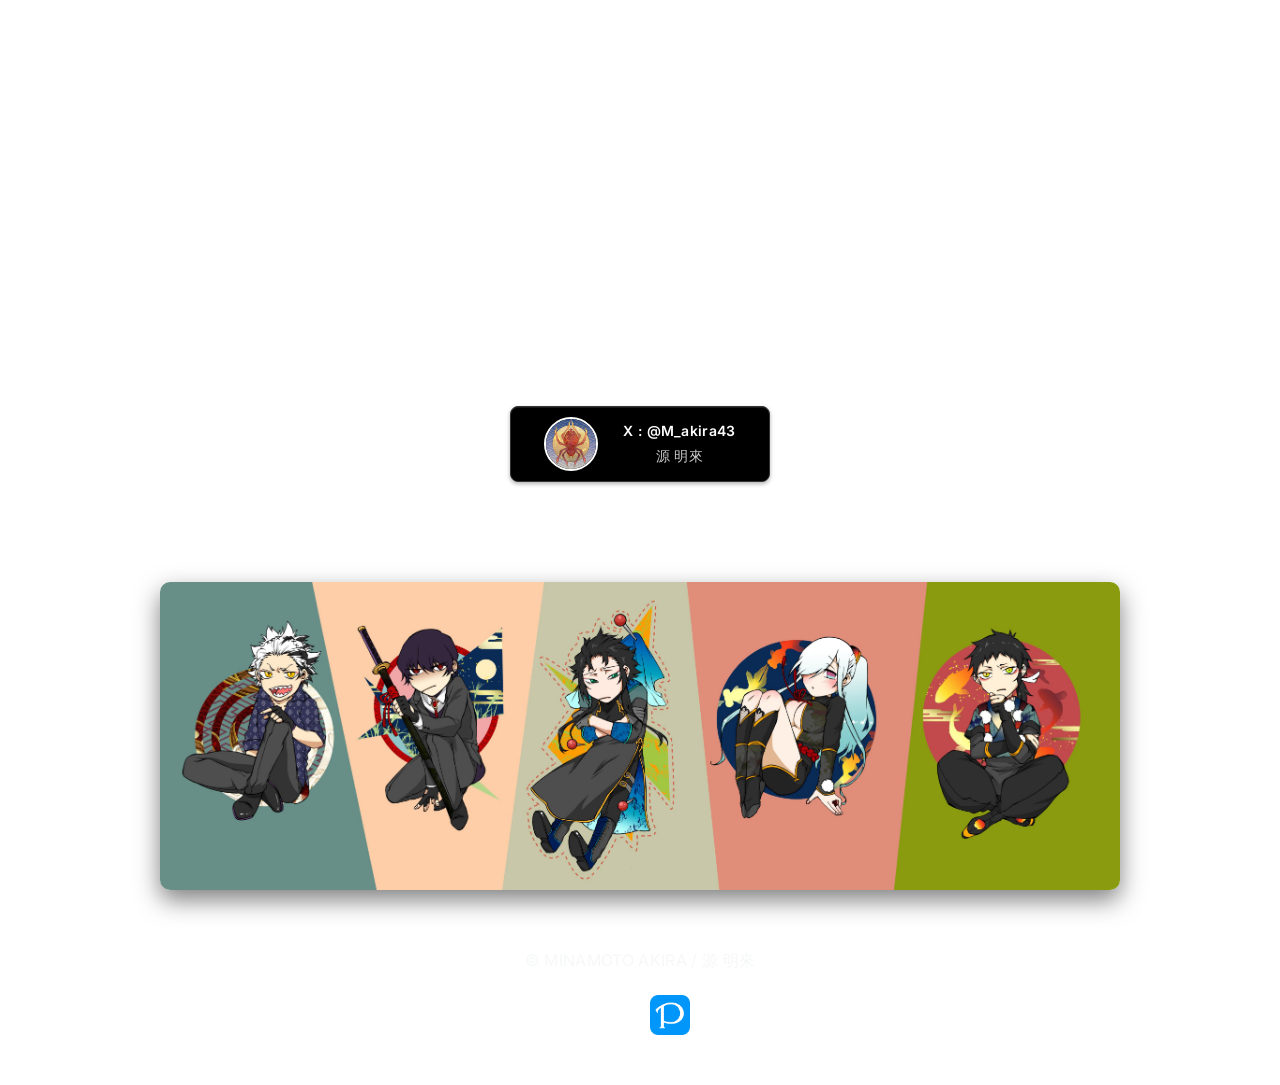
==== commit 36a1911c: "Add files via upload" ====
--- a/contact.html
+++ b/contact.html
@@ -46,6 +46,11 @@
       <!-- タイトル -->
       <h2 class="page-title">お問い合わせ</h2>
 
+      <p class="contact-note top-note">
+        ※現在はXのDMより<br>
+        お問い合わせをお願いいたします。
+      </p>
+
       <!-- 説明 -->
       <div class="contact-intro">
         <p>
@@ -109,10 +114,6 @@
         <button type="button" class="submit-btn"onclick="alert('現在はXのDMよりお問い合わせください')">
           送信
         </button>
-
-        <p class="contact-note">
-          ※現在はXのDMよりお問い合わせをお願いいたします。
-        </p>
 
       </form>
       <!-- ※フォーム送信機能はバックエンド側で実装予定 -->
--- a/css/style_arrangement.css
+++ b/css/style_arrangement.css
@@ -510,11 +510,11 @@
 /* 上に戻るボタン */
 .back-to-top {
   position: fixed;
-  right: 30px;
-  bottom: 30px;
-
-  width: 80px;
-  height: 80px;
+  right: 24px;
+  bottom: 24px;
+
+  width: 56px;
+  height: 56px;
   border-radius: 50%;
 
   box-shadow: 0 4px 15px rgba(0,0,0,0.20);
@@ -526,7 +526,7 @@
   justify-content: center;
   align-items: center;
 
-  font-size: 34px;
+  font-size: 24px;
   transition: 0.3s;
   z-index: 1000;
 }
@@ -681,6 +681,15 @@
     max-width: 320px;
   }
   /* お問い合わせここまで */
+
+  /* -----------------
+     上に戻るボタン
+  ----------------- */
+  .back-to-top{
+    width:45px;
+    height:45px;
+    font-size:28px;
+  }
 
   /* =========================
     ハンバーガーメニュー
@@ -1109,14 +1118,58 @@
   /* -----------------
      上に戻るボタン
   ----------------- */
-
   .back-to-top{
-    width:45px;
-    height:45px;
-    font-size:25px;
-    right:20px;
-    bottom:20px;
-  }
+    width:35px;
+    height:35px;
+    font-size:20px;
+    right:10px;
+    bottom:10px;
+  }
+
+  /* =========================
+    ハンバーガーメニュー
+  ========================= */
+
+  /* ハンバーガー */
+  .hamburger{
+    width:40px;
+    height:40px;
+  }
+
+  /* 線 */
+  .hamburger span{
+    width:18px;
+    height:2px;
+  }
+
+  /* 3本の位置 */
+  .hamburger span:nth-child(1){
+    top:13px;
+  }
+
+  .hamburger span:nth-child(2){
+    top:19px;
+  }
+
+  .hamburger span:nth-child(3){
+    top:25px;
+  }
+
+  /* ハンバーガー → × */
+  .hamburger.active span:nth-child(1){
+    transform: translate(-50%, -50%) rotate(45deg);
+    top: 50%;
+  }
+
+  .hamburger.active span:nth-child(2){
+    opacity: 0;
+  }
+
+  .hamburger.active span:nth-child(3){
+    transform: translate(-50%, -50%) rotate(-45deg);
+    top: 50%;
+  }
+
 }
 
 /* =========================
@@ -1167,4 +1220,59 @@
     font-size:13px;
   }
 
+  /* -----------------
+     上に戻るボタン
+  ----------------- */
+  .back-to-top{
+    width:45px;
+    height:45px;
+    font-size:26px;
+    right:15px;
+    bottom:15px;
+  }
+
+  /* =========================
+    ハンバーガーメニュー
+  ========================= */
+
+  /* ハンバーガー */
+  .hamburger{
+    width:38px;
+    height:38px;
+  }
+
+  /* 線 */
+  .hamburger span{
+    width:16px;
+    height:2px;
+  }
+
+  /* 位置調整 */
+  .hamburger span:nth-child(1){
+    top:12px;
+  }
+
+  .hamburger span:nth-child(2){
+    top:18px;
+  }
+
+  .hamburger span:nth-child(3){
+    top:24px;
+  }
+
+  /* ハンバーガー → × */
+  .hamburger.active span:nth-child(1){
+    transform: translate(-50%, -50%) rotate(45deg);
+    top: 50%;
+  }
+
+  .hamburger.active span:nth-child(2){
+    opacity: 0;
+  }
+
+  .hamburger.active span:nth-child(3){
+    transform: translate(-50%, -50%) rotate(-45deg);
+    top: 50%;
+  }
+
 }
--- a/css/contact.css
+++ b/css/contact.css
@@ -110,12 +110,18 @@
 /* =========================
    ※現在はXのDMよりお問い合…
 ========================= */
-.contact-note{
+.top-note {
+  margin: 20px 0 40px;      /* 上下に余白をしっかり */
+  padding: 16px 20px;       /* ← 内側余白を追加（超重要） */
+  
   text-align: center;
-  margin-top: 10px;
-  font-size: 18px;
-  opacity: 0.8;
-  font-weight: 600;
+  font-size: 24px;          /* ← 少し下げる（読みやすいサイズ） */
+  line-height: 1.6;         /* ← 行間を広げる */
+
+  color: #b60033;
+  background-color: #fff;
+  border: 1.5px solid #b60033; /* ← 少し細くして柔らかく */
+  border-radius: 8px;       /* ← 角を丸く（見やすさUP） */
 }
 
 /* =========================
@@ -308,10 +314,8 @@
   /* =========================
    ※現在はXのDMよりお問い合…
   ========================= */
-  .contact-note{
-    font-size: 12px;
-    line-height: 1.8;
-    word-break: break-word;
+  .top-note {
+    font-size: 18px;
   }
 
   /* SNS */
@@ -365,6 +369,13 @@
     padding: 0 20px;
   }
 
+  /* =========================
+   ※現在はXのDMよりお問い合…
+  ========================= */
+  .top-note {
+    font-size: 14px;
+  }
+
   .page-title{
     font-size: 24px;
   }
